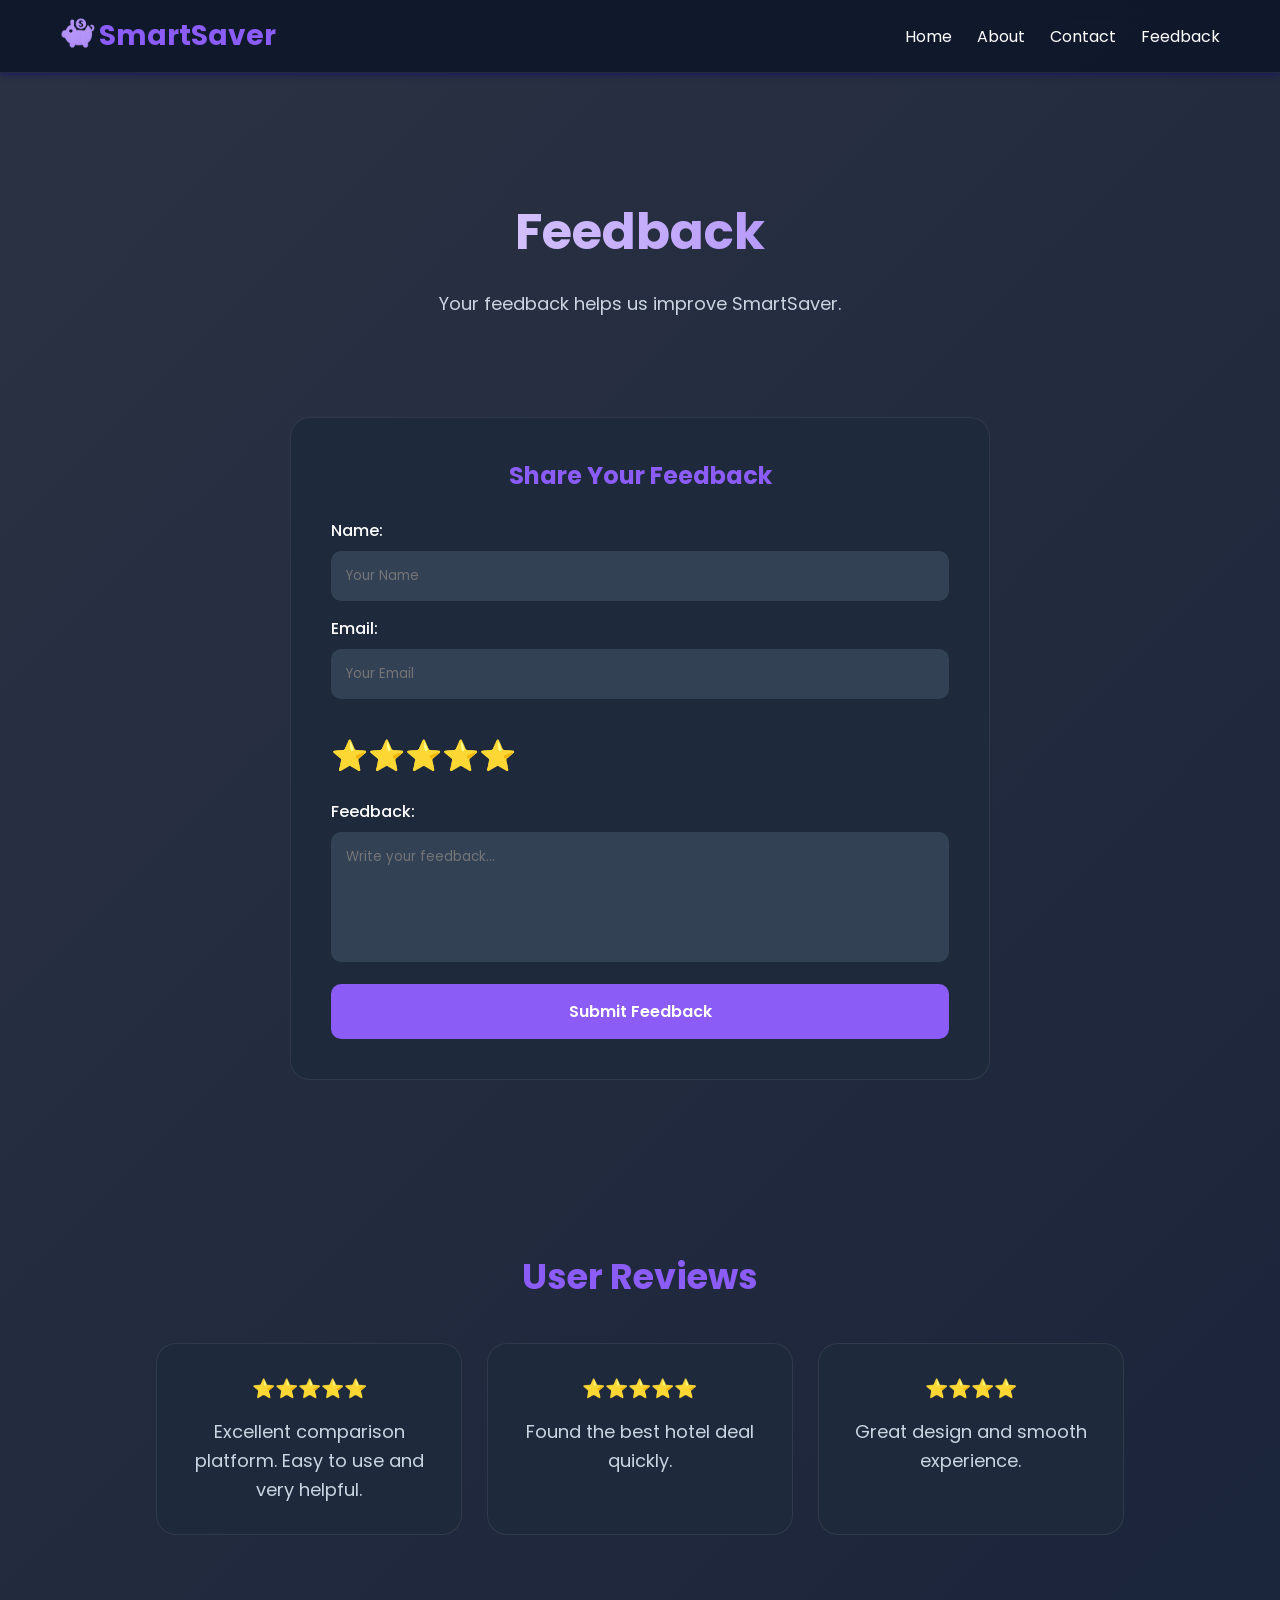
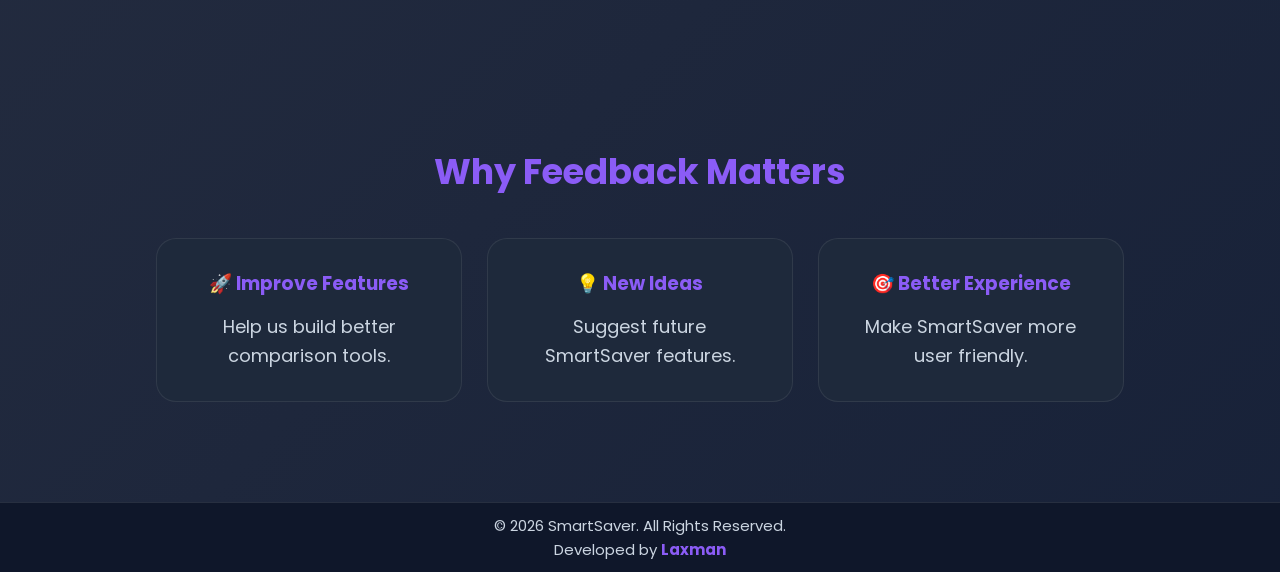
==== Frontend/pages/feedback.html @ 3c4d7cb8 "Initial SmartSaver project" ====
<!DOCTYPE html>
<html lang="en">

<head>
    <meta charset="UTF-8">
    <meta name="viewport" content="width=device-width, initial-scale=1.0">
    <title>Feedback - SmartSaver</title>
    <link rel="icon" type="image/png" href="../images/logo.png">


<link rel="stylesheet" href="../assets/css/navbar.css">
<link rel="stylesheet" href="../assets/css/feedback.css">
<link rel="stylesheet" href="../assets/css/footer.css">
<link rel="stylesheet" href="../assets/css/responsive.css">

    <link href="https://cdnjs.cloudflare.com/ajax/libs/font-awesome/6.5.1/css/all.min.css" rel="stylesheet">
</head>

<body>

<nav class="navbar">

    <div class="logo">
        <img src="../images/logo.png" alt="SmartSaver Logo">
        SmartSaver
    </div>

    <div class="menu-toggle" onclick="toggleMenu()">
    ☰
</div>

    <ul class="nav-links" id="navLinks">
        <li><a href="../index.html">Home</a></li>
        <li><a href="about.html">About</a></li>
        <li><a href="contact.html">Contact</a></li>
        <li><a href="feedback.html">Feedback</a></li>
    </ul>

   

</nav>

<section class="page-content">

    <h1>Feedback</h1>

    <p>
        Your feedback helps us improve SmartSaver.
    </p>

</section>

<section class="login-container">

    <h1>Share Your Feedback</h1>

    <form onsubmit="submitFeedback(event)">
        <label>Name:</label>
        <input
            type="text"
            placeholder="Your Name"
            required
        >

        <label>Email:</label>
        <input
            type="email"
            placeholder="Your Email"
            required
        >

        <div style="margin:20px 0; font-size:30px;">
            ⭐⭐⭐⭐⭐
        </div>

        <label >Feedback:</label>
        <textarea
            rows="5"
            placeholder="Write your feedback..."
            style="
            width:100%;
            padding:15px;
            border:none;
            border-radius:10px;
            background:#334155;
            color:white;
            margin-bottom:15px;"
        ></textarea>

        <button type="submit">
            Submit Feedback
        </button>

    </form>

</section>

<section class="page-content">

    <h2>User Reviews</h2>

    <div class="feature-container">

        <div class="feature-card">
            <h3>⭐⭐⭐⭐⭐</h3>
            <p>
                Excellent comparison platform.
                Easy to use and very helpful.
            </p>
        </div>

        <div class="feature-card">
            <h3>⭐⭐⭐⭐⭐</h3>
            <p>
                Found the best hotel deal quickly.
            </p>
        </div>

        <div class="feature-card">
            <h3>⭐⭐⭐⭐</h3>
            <p>
                Great design and smooth experience.
            </p>
        </div>

    </div>

</section>

<section class="page-content">

    <h2>Why Feedback Matters</h2>

    <div class="feature-container">

        <div class="feature-card">
            <h3>🚀 Improve Features</h3>
            <p>Help us build better comparison tools.</p>
        </div>

        <div class="feature-card">
            <h3>💡 New Ideas</h3>
            <p>Suggest future SmartSaver features.</p>
        </div>

        <div class="feature-card">
            <h3>🎯 Better Experience</h3>
            <p>Make SmartSaver more user friendly.</p>
        </div>

    </div>

</section>

<footer class="footer">

    <p>© 2026 SmartSaver. All Rights Reserved.</p>
    <p>Developed by <strong>Laxman</strong></p>
</footer>

<script src="../assets/js/common.js"></script>
<script src="../assets/js/api.js"></script>

</body>
</html>
---- Frontend/assets/css/navbar.css ----
/* ======================================
   GOOGLE FONT
====================================== */

@import url('https://fonts.googleapis.com/css2?family=Poppins:wght@300;400;500;600;700;800&display=swap');

/* ======================================
   RESET
====================================== */

*{
    margin:0;
    padding:0;
    box-sizing:border-box;
    font-family:'Poppins',sans-serif;
    scroll-behavior:smooth;
}

body{
    background:#0f172a;
    color:white;
    overflow-x:hidden;
}

/* ======================================
   NAVBAR
====================================== */

.navbar{
    position:fixed;
    top:0;
    left:0;
    width:100%;
    box-shadow:0 2px 5px rgba(20, 17, 113, 0.615);

    display:flex;
    justify-content:space-between;
    align-items:center;

    padding:15px 60px;

    background:rgba(15, 23, 42, 0.922);
    backdrop-filter:blur(15px);

    z-index:1000;

    border-bottom:1px solid rgba(255,255,255,0.08);
}

.logo{
    font-size:28px;
    font-weight:700;
    color:#8b5cf6;
}

.logo img{
    width:35px;
    margin-right:-2px;
    margin-bottom:-4px;
    object-fit:contain;
}

.nav-links{
    display:flex;
    list-style:none;
    gap:25px;
}

.nav-links a{
    text-decoration:none;
    color:white;
    transition:.3s;
    width:100px;
}

.nav-links a:hover{
    color:#8b5cf6;
}

.menu-toggle{
    display:none;
}

/* Dropdown */

.dropdown{
    position:relative;
}

.dropdown-menu{
    display:none;
    position:absolute;
    top:100%;
    left:0;

    background:#1c2742;
    min-width:180px;

    border-radius:10px;

    list-style:none;

    padding:10px 0;

    z-index:1000;
}

.dropdown-menu a{
    display:block;
    padding:12px 20px;
    color:white;
    text-decoration:none;
}

.dropdown-menu a:hover{
    background:#7c4dff;
    color: #000000;
}

.dropdown:hover .dropdown-menu{
    display:block;
}

/* Logout */

.logout-btn{
    display:flex;
    align-items:center;
    gap:10px;

    background:#6929ff;
    color:white !important;

    padding:3px 14px;

    border-radius:30px;

    text-decoration:none;

    font-size:15px;
    font-weight:600;

    transition:.3s;
}

.logout-btn:hover{
    background:#fc2e2e;
    color:white !important;
}
---- Frontend/assets/css/feedback.css ----
/* ======================================
   FEEDBACK PAGE
====================================== */

.page-content{
    padding:120px 8% 50px;
    text-align:center;
}

.page-content h1{
    font-size:50px;

    background:linear-gradient(
    to right,
    #ffffff,
    #8b5cf6
    );

    -webkit-background-clip:text;
    -webkit-text-fill-color:transparent;

    margin-bottom:20px;
}

.page-content h2{
    color:#8b5cf6;
    font-size:35px;
    margin-bottom:25px;
}

.page-content p{
    color:#cbd5e1;
    font-size:18px;
}


/* ======================================
   FEEDBACK FORM
====================================== */

.login-container{

    width:90%;
    max-width:700px;

    margin:50px auto;

    background:#1e293b;

    padding:40px;

    border-radius:20px;

    border:1px solid rgba(255,255,255,.08);

    transition:.3s;
}

.login-container:hover{

    box-shadow:
    0 0 25px rgba(139,92,246,.35);
}

.login-container h1{

    text-align:center;

    color:#8b5cf6;

    margin-bottom:25px;
}

.login-container label{

    display:block;

    margin-bottom:8px;

    color:white;

    font-weight:500;
}

.login-container input{

    width:100%;

    padding:15px;

    margin-bottom:15px;

    border:none;

    border-radius:10px;

    background:#334155;

    color:white;

    outline:none;
}

.login-container textarea{

    width:100%;

    padding:15px;

    border:none;

    border-radius:10px;

    background:#334155;

    color:white;

    resize:none;

    outline:none;

    margin-bottom:15px;
}

.login-container button{

    width:100%;

    padding:15px;

    border:none;

    border-radius:10px;

    background:#8b5cf6;

    color:white;

    font-size:16px;

    font-weight:600;

    cursor:pointer;

    transition:.3s;
}

.login-container button:hover{

    background:#6d28d9;
}


/* ======================================
   STAR RATING
====================================== */

.rating-stars{

    text-align:center;

    font-size:35px;

    margin:20px 0;

    color:#facc15;
}


/* ======================================
   FEATURE CONTAINER
====================================== */

.feature-container{

    width:90%;

    margin:40px auto;

    display:grid;

    grid-template-columns:
    repeat(auto-fit,minmax(250px,1fr));

    gap:25px;
}

.feature-card{

    background:#1e293b;

    padding:30px;

    border-radius:20px;

    text-align:center;

    border:1px solid rgba(255,255,255,.08);

    transition:.3s;
}

.feature-card:hover{

    transform:translateY(-10px);

    box-shadow:
    0 0 25px rgba(139,92,246,.35);
}

.feature-card h3{

    color:#8b5cf6;

    margin-bottom:15px;
}

.feature-card p{

    color:#cbd5e1;

    line-height:1.6;
}


/* ======================================
   USER REVIEWS SECTION
====================================== */

.review-card{

    background:#1e293b;

    padding:25px;

    border-radius:20px;

    text-align:center;

    border:1px solid rgba(255,255,255,.08);
}


/* ======================================
   MOBILE
====================================== */

@media(max-width:768px){

    .page-content h1{
        font-size:35px;
    }

    .page-content h2{
        font-size:28px;
    }

    .login-container{
        padding:25px;
    }

    .feature-container{
        width:95%;
    }

    .rating-stars{
        font-size:28px;
    }
}

/* ======================================
   ANIMATION
====================================== */
.logo img{
    animation: floatLogo 3s ease-in-out infinite;
}

@keyframes floatLogo{
    0%,100%{
        transform:translateY(0);
    }
    50%{
        transform:translateY(-8px);
    }
}

.navbar{
    backdrop-filter: blur(10px);
}

.nav-links a{
    position:relative;
}

.nav-links a::after{
    content:'';
    position:absolute;
    left:0;
    bottom:-5px;
    width:0;
    height:2px;
    background:#00e5ff;
    transition:0.3s;
}

.nav-links a:hover::after{
    width:100%;
}

/* BOdY ANIMATION */
body{
    background: linear-gradient(
        -45deg,
        #111c35,
        #272f42,
        #111c35,
        #2b3243
    );

    background-size:400% 400%;
    animation:gradientMove 10s ease infinite;
}

@keyframes gradientMove{
    0%{
        background-position:0% 50%;
    }
    50%{
        background-position:100% 50%;
    }
    100%{
        background-position:0% 50%;
    }
}
---- Frontend/assets/css/footer.css ----
/* ======================================
   FOOTER
====================================== */

.footer{
    background:#0f172a;
    color:#cbd5e1;
    text-align:center;

    padding:10px 10px;

    margin-top:10px;

    border-top:1px solid rgba(255,255,255,0.1);
}

.footer p{
    margin:1px 0;
    font-size:15px;
}

.footer strong{
    color:#8b5cf6;
}
---- Frontend/assets/css/responsive.css ----
/* ======================================
   TABLETS
====================================== */

@media (max-width:2499px){

    body{
        padding-top:75px;
    }

    .hero{
        height:82vh;
    }
}
/* ======================================
   TABLETS
====================================== */

@media (max-width:1192px){

    body{
        padding-top:75px;
    }

    .hero{
        height:55vh;
    }

    .hero h1{
        font-size:42px;
    }

    .hero p{
        font-size:18px;
    }

    .page-content h1{
        font-size:34px;
    }

    .page-content h2{
        font-size:28px;
    }

    .feature-container,
    .card-container{
        grid-template-columns:
        repeat(2,1fr);
    }

    .details-container{
        flex-direction:column;
        align-items:center;
        text-align:center;
    }

    .details-image img{
        max-width:350px;
    }

}

/* ======================================
   MOBILE
====================================== */

@media (max-width:768px){


    .menu-toggle{
        display:block;
        font-size:28px;
        cursor:pointer;
    }

    .navbar{
        padding:15px 20px;
    }

    .nav-links{

        position:absolute;

        top:80px;
        left:0;

        width:100%;

        background:#0f172a;

        flex-direction:column;

        display:none;

        padding:20px 0;

        text-align:center;

        gap:15px;
    }

    .nav-links.active{
        display:flex;
    }

    .dropdown-menu{
        position:static;
        width:100%;
        box-shadow:none;
    }

    .logout-btn{
        width:100px;
        margin:10px auto;
        justify-content:center;
    }

    body{
        font-size:14px;
        padding-top:67px ;
    }

    

    .logo{
        font-size:20px;
    }

    .logo img{
        width:32px;
        height:32px;
    }

    .menu-toggle{
        display:block;
        font-size:24px;
    }

    .nav-links{
        top:60px;
        padding:10px 0;
        gap:10px;
    }

    .nav-links a{
        font-size:14px;
    }
/* ======================================
   HERO MOBILE
====================================== */

@media (max-width:768px){

    .hero{

        height:35vh;

        background:
        linear-gradient(
        rgba(26, 40, 72, 0.74),
        rgb(15, 23, 42)
        ),
        url("../../images/herobg.jpeg");

        background-size:cover;
        background-position:center;
        background-repeat:no-repeat;

        padding:20px;
    }

    .hero h1{
        font-size:30px;
        line-height:1.3;
    }

    .hero p{
        font-size:14px;
        line-height:1.6;
    }

}

    .page-content{
        padding:25px 15px;
    }

    .page-content h1{
        font-size:26px;
    }

    .page-content h2{
        font-size:22px;
    }

    .page-content p{
        font-size:14px;
    }

    .search-box{
        flex-direction:column;
        gap:10px;
    }

    .search-box input,
    .search-box select,
    .search-box button{
        width:100%;
        font-size:14px;
        padding:10px;
    }

    .feature-container,
    .card-container{
        grid-template-columns:1fr;
        gap:15px;
    }

    .card,
    .feature-card{
        padding:15px;
    }

    .card h3,
    .feature-card h3{
        font-size:16px;
    }

    .card p,
    .feature-card p{
        font-size:13px;
    }

    .card img{
        height:180px;
        object-fit:cover;
    }

    .details-container{
        flex-direction:column;
        gap:20px;
        margin-top:80px;
    }

    .details-image img{
        width:100%;
        max-width:280px;
    }

    .details-content h2{
        font-size:24px;
    }

    .details-content p{
        font-size:14px;
    }

    .flight-card{
        flex-direction:column;
        gap:10px;
        padding:15px;
    }

    table{
        font-size:12px;
        display:block;
        overflow-x:auto;
        white-space:nowrap;
    }

    th,
    td{
        padding:8px;
    }

    .apply-filter-btn,
    button{
        font-size:14px;
        padding:10px 18px;
    }

    .footer{
        padding:20px 15px;
    }

    .footer p{
        font-size:12px;
    }
}


/* ======================================
   SMALL MOBILE
====================================== */

@media (max-width:480px){

    body{
        font-size:13px;
    }

    .logo{
        font-size:18px;
    }

    .logo img{
        width:28px;
        height:28px;
    }

    .hero h1{
        font-size:22px;
    }

    .hero p{
        font-size:13px;
    }

    .page-content h1{
        font-size:22px;
    }

    .page-content h2{
        font-size:18px;
    }

    .card,
    .feature-card{
        padding:12px;
    }

    .card h3,
    .feature-card h3{
        font-size:15px;
    }

    .card p,
    .feature-card p{
        font-size:12px;
    }

    .card img{
        height:150px;
    }

    .details-content h2{
        font-size:20px;
    }

    .flight-price h2{
        font-size:18px;
    }

    button,
    .apply-filter-btn{
        font-size:13px;
        padding:8px 15px;
    }

    .footer p{
        font-size:11px;
    }
}
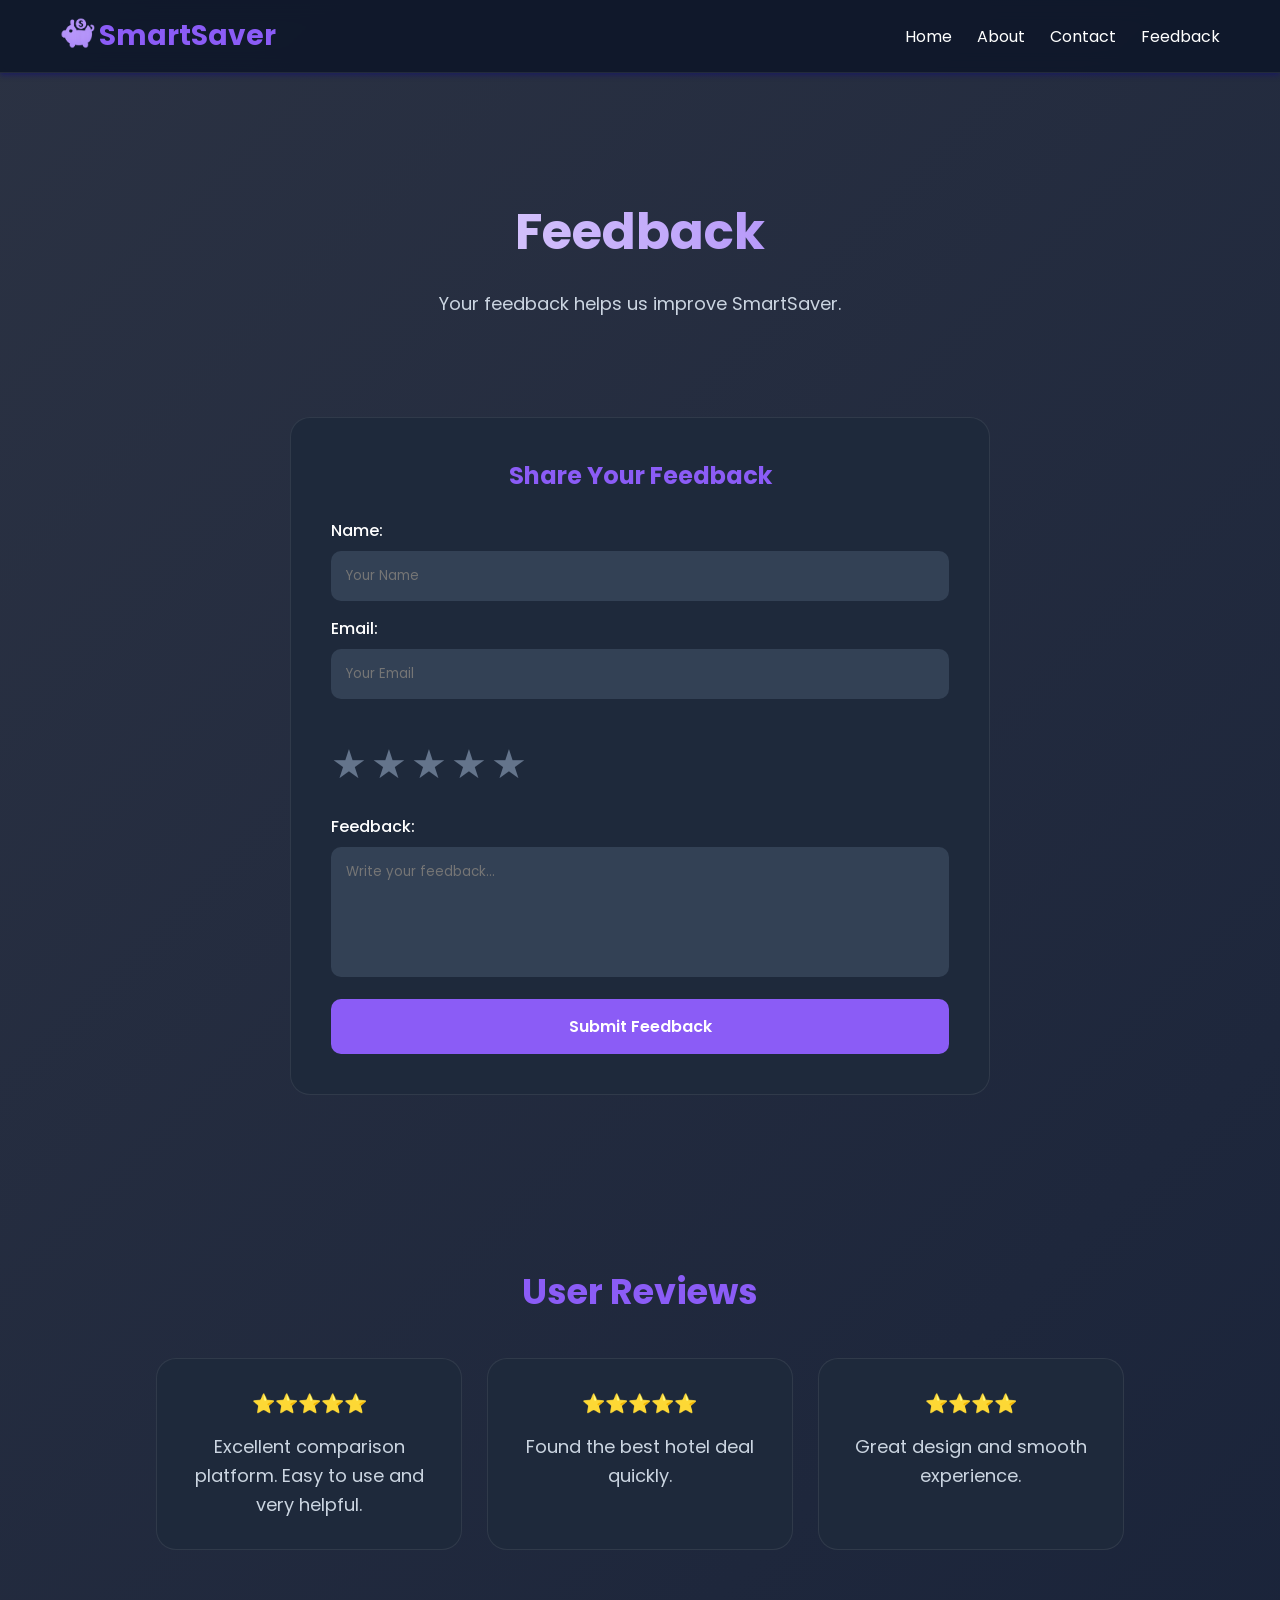
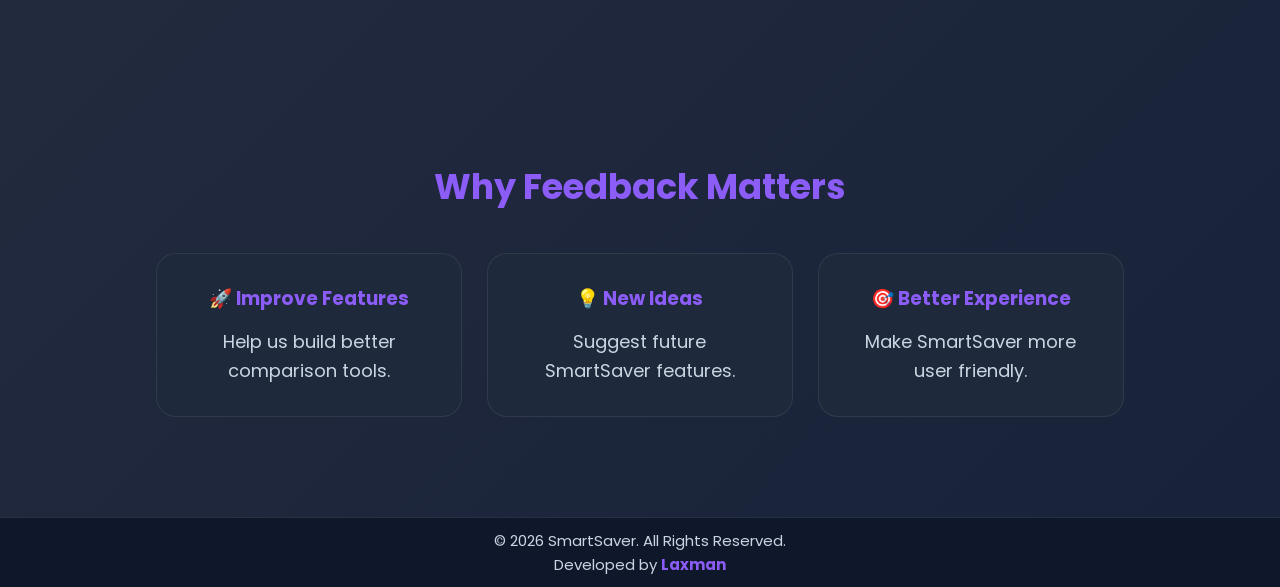
==== commit e4d84db0: "Added feedback rating system" ====
--- a/Frontend/pages/feedback.html
+++ b/Frontend/pages/feedback.html
@@ -55,9 +55,10 @@
 
     <h1>Share Your Feedback</h1>
 
-    <form onsubmit="submitFeedback(event)">
+    <form id="feedbackForm" onsubmit="submitFeedback(event)">
         <label>Name:</label>
         <input
+            id="feedbackName"
             type="text"
             placeholder="Your Name"
             required
@@ -65,17 +66,30 @@
 
         <label>Email:</label>
         <input
+         id="feedbackEmail"
             type="email"
             placeholder="Your Email"
             required
         >
 
-        <div style="margin:20px 0; font-size:30px;">
-            ⭐⭐⭐⭐⭐
-        </div>
+        <div class="rating-container">
+
+    <span class="star" onclick="setRating(1)">★</span>
+    <span class="star" onclick="setRating(2)">★</span>
+    <span class="star" onclick="setRating(3)">★</span>
+    <span class="star" onclick="setRating(4)">★</span>
+    <span class="star" onclick="setRating(5)">★</span>
+
+</div>
+
+<input
+type="hidden"
+id="rating"
+value="0">
 
         <label >Feedback:</label>
         <textarea
+            id="feedbackMessage"
             rows="5"
             placeholder="Write your feedback..."
             style="
@@ -93,6 +107,8 @@
         </button>
 
     </form>
+
+<p id="feedbackStatus"></p>
 
 </section>
 
--- a/Frontend/assets/css/feedback.css
+++ b/Frontend/assets/css/feedback.css
@@ -155,17 +155,20 @@
    STAR RATING
 ====================================== */
 
-.rating-stars{
-
-    text-align:center;
-
-    font-size:35px;
-
+.rating-container{
     margin:20px 0;
-
+}
+
+.star{
+    font-size:40px;
+    cursor:pointer;
+    color:#64748b;
+    transition:.3s;
+}
+
+.star.active{
     color:#facc15;
 }
-
 
 /* ======================================
    FEATURE CONTAINER
